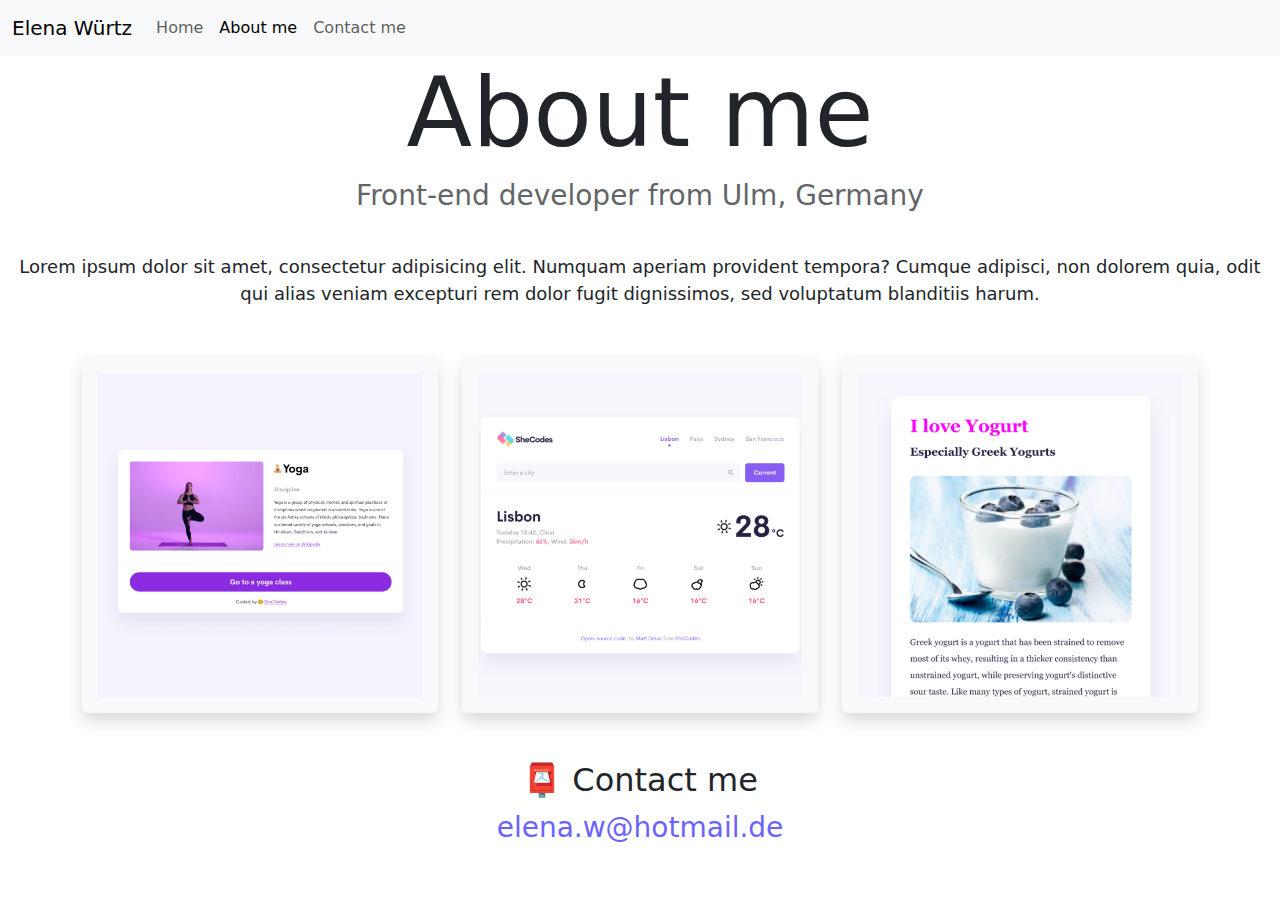
==== about.html @ 9deaaf5f "HTML + CSS: Imported last homework from CodeSandbox" ====
<!DOCTYPE html>
<html lang="en">
  <head>
    <meta charset="UTF-8" />
    <meta http-equiv="X-UA-Compatible" content="IE=edge" />
    <meta name="viewport" content="width=device-width, initial-scale=1.0" />
    <link rel="stylesheet" href="/src/style.css" />
    <link
      href="https://cdn.jsdelivr.net/npm/bootstrap@5.3.3/dist/css/bootstrap.min.css"
      rel="stylesheet"
      integrity="sha384-QWTKZyjpPEjISv5WaRU9OFeRpok6YctnYmDr5pNlyT2bRjXh0JMhjY6hW+ALEwIH"
      crossorigin="anonymous"
    />

    <title>About Elena Würtz</title>
  </head>
  <body>
    <nav class="navbar sticky-top navbar-expand-lg bg-body-tertiary">
      <div class="container-fluid">
        <a class="navbar-brand" href="/">Elena Würtz</a>
        <button
          class="navbar-toggler"
          type="button"
          data-bs-toggle="collapse"
          data-bs-target="#navbarNavAltMarkup"
          aria-controls="navbarNavAltMarkup"
          aria-expanded="false"
          aria-label="Toggle navigation"
        >
          <span class="navbar-toggler-icon"></span>
        </button>
        <div class="collapse navbar-collapse" id="navbarNavAltMarkup">
          <div class="navbar-nav">
            <a class="nav-link" aria-current="page" href="/">Home</a>
            <a class="nav-link active" href="/about.html">About me</a>
            <a class="nav-link" href="/about.html#contact">Contact me</a>
          </div>
        </div>
      </div>
    </nav>
    <main>
      <h1>About me</h1>
      <h3>Front-end developer from Ulm, Germany</h3>
      <div class="about-paragraphs">
        <p class="text-center">
          Lorem ipsum dolor sit amet, consectetur adipisicing elit. Numquam
          aperiam provident tempora? Cumque adipisci, non dolorem quia, odit qui
          alias veniam excepturi rem dolor fugit dignissimos, sed voluptatum
          blanditiis harum.
        </p>
      </div>
      <div class="container text-center">
        <div class="row">
          <div class="col-sm-4">
            <img
              src="/images/yoga.png"
              class="img-fluid shadow p-3 mb-5 bg-body-tertiary rounded"
            />
          </div>
          <div class="col-sm-4">
            <img
              src="/images/weather.png"
              class="img-fluid shadow p-3 mb-5 bg-body-tertiary rounded"
            />
          </div>
          <div class="col-sm-4">
            <img
              src="/images/yogurt.png"
              class="img-fluid shadow p-3 mb-5 bg-body-tertiary rounded"
            />
          </div>
        </div>
      </div>
      <div id="contact">
        <h2>📮 Contact me</h2>
        <a href="mailto:elena.w@hotmail.de" class="email-link"
          >elena.w@hotmail.de</a
        >
      </div>
    </main>
    <script
      src="https://cdn.jsdelivr.net/npm/bootstrap@5.3.3/dist/js/bootstrap.bundle.min.js"
      integrity="sha384-YvpcrYf0tY3lHB60NNkmXc5s9fDVZLESaAA55NDzOxhy9GkcIdslK1eN7N6jIeHz"
      crossorigin="anonymous"
    ></script>
  </body>
</html>
---- src/style.css ----
:root {
  --primary-color: #6c63ff;
  --secondary-color: #f5f2fe;
  --box-shadow: 0 5px 10px rgba(0, 0, 0, 0.3);
}

h1,
h2,
h3 {
  text-align: center;
  margin: 0;
}

h1 {
  font-size: 96px;
}

main h1 {
  font-size: 96px;
}

h2 {
  font-size: 48px;
}

h3 {
  font-size: 24px;
  opacity: 0.7;
}

p {
  font-size: 18px;
  line-height: 1.5;
  padding-top: 10px;
  padding-bottom: 20px;
}

.navigation-links {
  display: flex;
  margin-top: 40px;
  justify-content: center;
}

.navigation-links a {
  margin: 20px;
  border-radius: 4px;
  padding: 20px 15px;
  text-decoration: none;
  text-transform: capitalize;
}

.contact-link {
  background: var(--primary-color);
  box-shadow: var(--box-shadow);
  color: white;
}

.about-link {
  color: var(--primary-color);
  border: 1px solid var(--primary-color);
}

.homepage-link {
  color: var(--primary-color);
  text-align: center;
  display: block;
}

.app-link {
  background: var(--primary-color);
  box-shadow: var(--box-shadow);
  color: white;
  border-radius: 4px;
  padding: 20px 15px;
  text-decoration: none;
}

.about-paragraphs {
  margin: 30px 0;
}

.about-paragraphs p {
  margin: 10px;
}

.email-link {
  display: flex;
  justify-content: center;
  color: var(--primary-color);
  font-size: 28px;
  text-decoration: none;
}

.email-link:hover {
  text-decoration: underline;
}
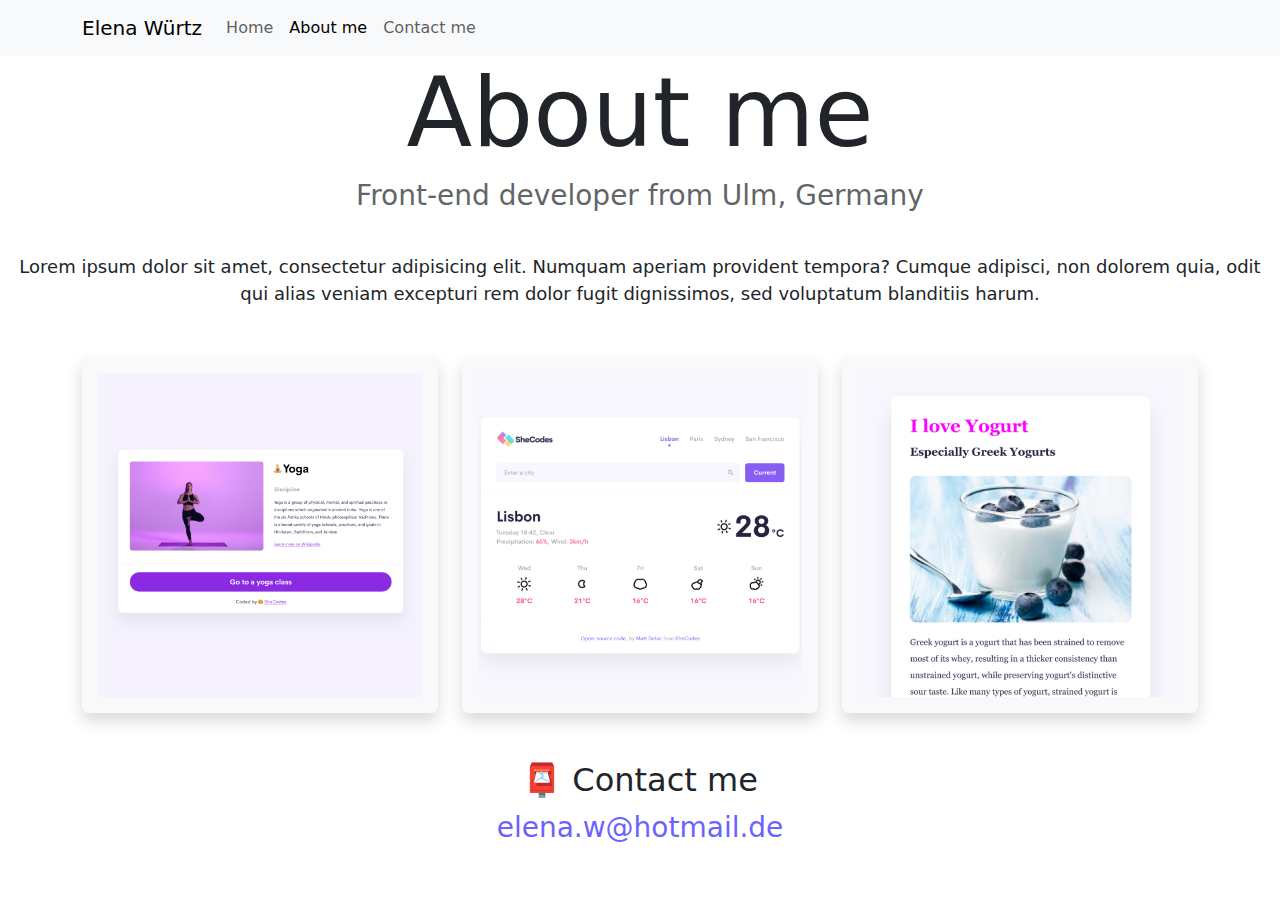
==== commit 6b456e2e: "HTML: Improved SEO" ====
--- a/about.html
+++ b/about.html
@@ -12,11 +12,15 @@
       crossorigin="anonymous"
     />
 
-    <title>About Elena Würtz</title>
+    <title>Informations about me - Elena Würtz</title>
+    <meta
+      name="description"
+      content="Here are more informations about me and my skills as a front-end developer."
+    />
   </head>
   <body>
     <nav class="navbar sticky-top navbar-expand-lg bg-body-tertiary">
-      <div class="container-fluid">
+      <div class="container">
         <a class="navbar-brand" href="/">Elena Würtz</a>
         <button
           class="navbar-toggler"
@@ -54,18 +58,21 @@
           <div class="col-sm-4">
             <img
               src="/images/yoga.png"
+              alt="Yoga App"
               class="img-fluid shadow p-3 mb-5 bg-body-tertiary rounded"
             />
           </div>
           <div class="col-sm-4">
             <img
               src="/images/weather.png"
+              alt="Weather App"
               class="img-fluid shadow p-3 mb-5 bg-body-tertiary rounded"
             />
           </div>
           <div class="col-sm-4">
             <img
               src="/images/yogurt.png"
+              alt="Yogurt App"
               class="img-fluid shadow p-3 mb-5 bg-body-tertiary rounded"
             />
           </div>
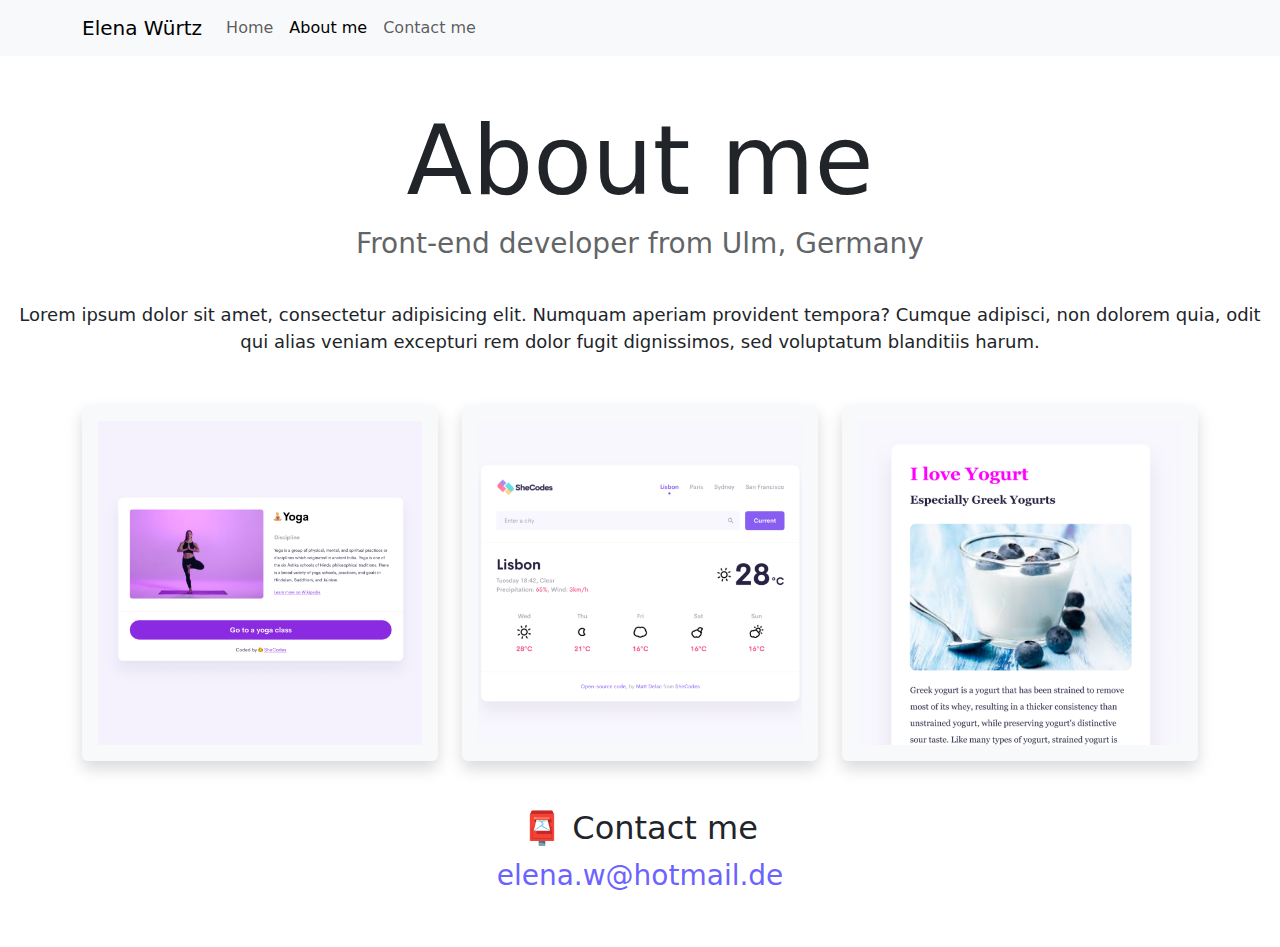
==== commit 7cd140b5: "CSS: Made it responsive" ====
--- a/about.html
+++ b/about.html
@@ -43,7 +43,7 @@
       </div>
     </nav>
     <main>
-      <h1>About me</h1>
+      <h1 class="mt-5">About me</h1>
       <h3>Front-end developer from Ulm, Germany</h3>
       <div class="about-paragraphs">
         <p class="text-center">
--- a/src/style.css
+++ b/src/style.css
@@ -8,7 +8,6 @@
 h2,
 h3 {
   text-align: center;
-  margin: 0;
 }
 
 h1 {
@@ -21,6 +20,11 @@
 
 h2 {
   font-size: 48px;
+  text-align: center;
+}
+
+div div h2 {
+  text-align: left;
 }
 
 h3 {
@@ -53,11 +57,24 @@
   background: var(--primary-color);
   box-shadow: var(--box-shadow);
   color: white;
+  transition: 160ms ease-in-out;
+}
+
+.contact-link:hover {
+  background: var(--secondary-color);
+  color: var(--primary-color);
+  border-color: var(--primary-color);
 }
 
 .about-link {
   color: var(--primary-color);
   border: 1px solid var(--primary-color);
+  transition: 160ms ease-in-out;
+}
+
+.about-link:hover {
+  background: var(--primary-color);
+  color: var(--secondary-color);
 }
 
 .homepage-link {
@@ -89,8 +106,43 @@
   color: var(--primary-color);
   font-size: 28px;
   text-decoration: none;
+  margin-bottom: 50px;
 }
 
 .email-link:hover {
   text-decoration: underline;
 }
+
+@media (max-width: 576px) {
+  main h1 {
+    font-size: 50px;
+    margin-bottom: 20px;
+  }
+
+  h2 {
+    font-size: 35px;
+    text-align: center;
+  }
+
+  div div h2 {
+    text-align: center;
+  }
+
+  h3 {
+    font-size: 25px;
+  }
+
+  p {
+    text-align: center;
+  }
+
+  .app-link {
+    display: flex;
+    justify-content: center;
+    margin: 0 20px;
+  }
+
+  .email-link {
+    font-size: 25px;
+  }
+}
